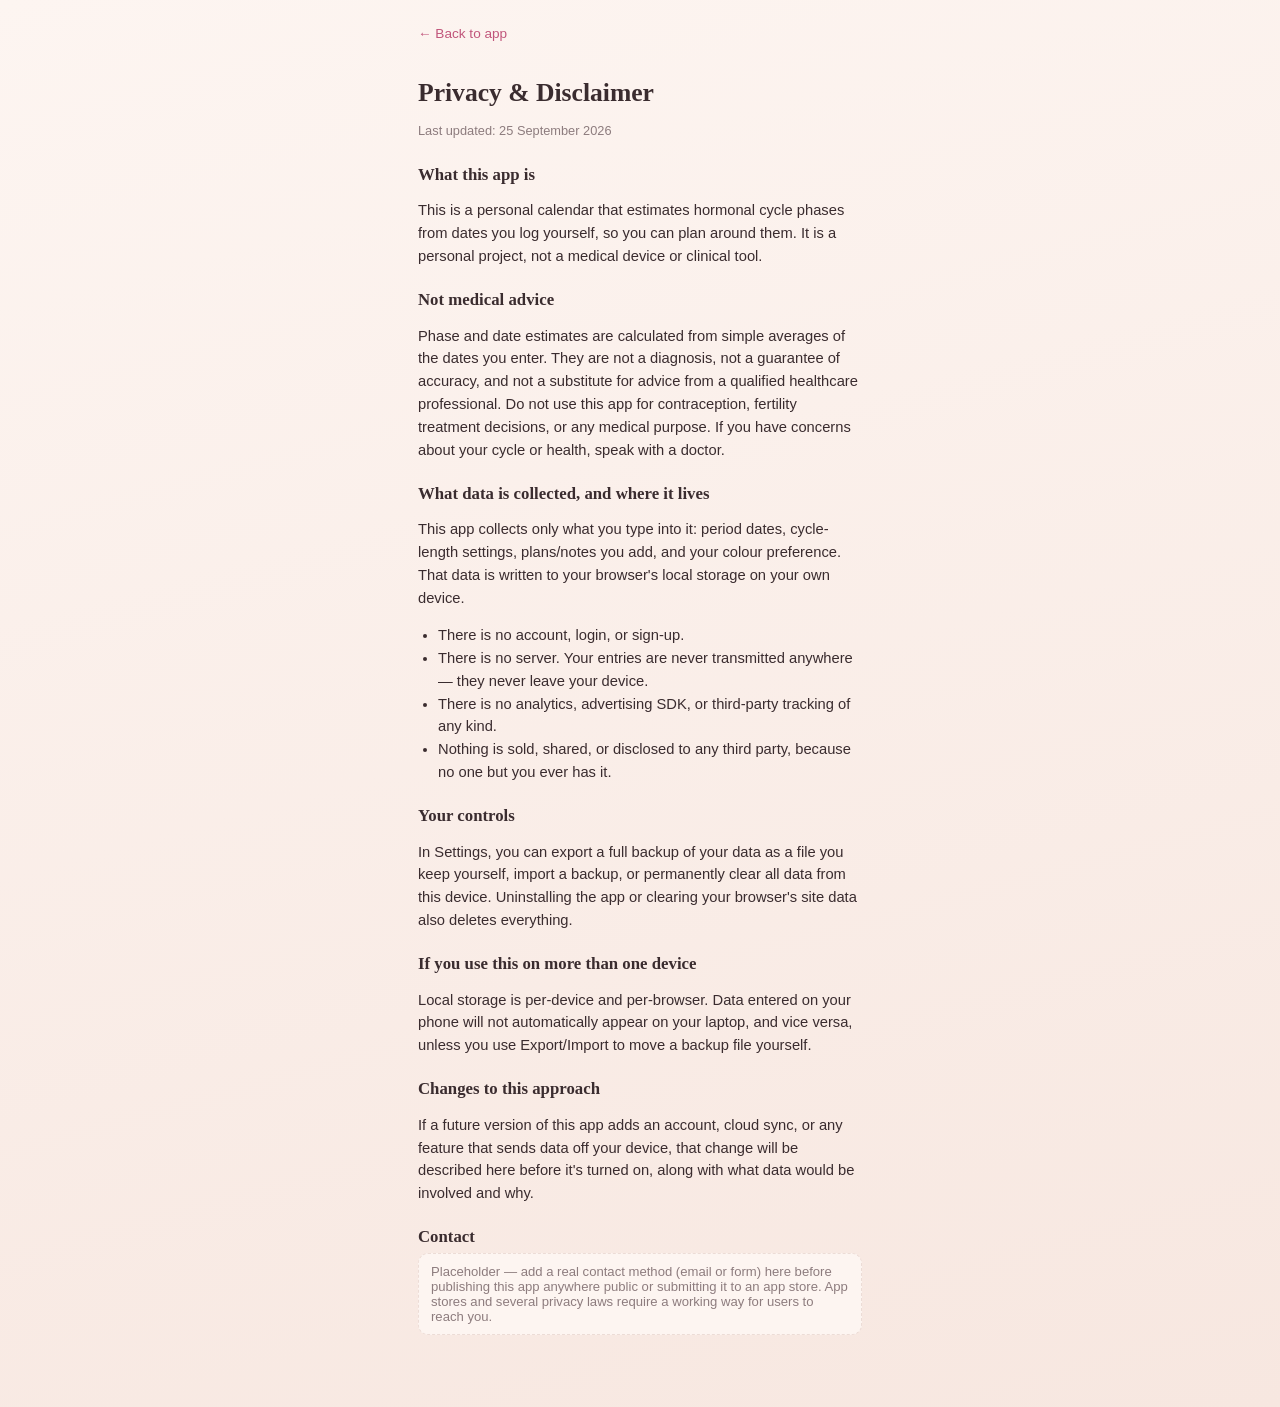
==== privacy.html @ b0b20281 "Initial commit: cycle-aware calendar app A personal calendar that estimates hormonal cycle phases fr" ====
<!DOCTYPE html>
<html lang="en">
<head>
  <meta charset="UTF-8" />
  <meta name="viewport" content="width=device-width, initial-scale=1.0" />
  <title>Privacy & Disclaimer — Cycle Calendar</title>
  <link rel="stylesheet" href="styles.css" />
  <style>
    .policy { max-width: 480px; margin: 0 auto; padding: 24px 18px 50px; }
    .policy h1 { font-family: var(--serif); font-size: 1.6rem; margin-bottom: 4px; }
    .policy .updated { color: var(--text-muted); font-size: 0.8rem; margin-bottom: 24px; }
    .policy section { margin-bottom: 22px; }
    .policy h2 { font-family: var(--serif); font-size: 1.05rem; margin-bottom: 6px; }
    .policy p, .policy li { font-size: 0.92rem; line-height: 1.55; color: var(--text); }
    .policy ul { padding-left: 20px; margin: 6px 0; }
    .policy .placeholder { background: var(--bg-1); border: 1px dashed var(--border); border-radius: 10px; padding: 10px 12px; font-size: 0.82rem; color: var(--text-muted); }
    .back-link { display: inline-block; margin-bottom: 20px; color: var(--accent); text-decoration: none; font-size: 0.85rem; }
  </style>
</head>
<body>
  <div class="policy">
    <a class="back-link" href="index.html">&larr; Back to app</a>
    <h1>Privacy & Disclaimer</h1>
    <p class="updated">Last updated: 25 September 2026</p>

    <section>
      <h2>What this app is</h2>
      <p>This is a personal calendar that estimates hormonal cycle phases from dates you log yourself, so you can plan around them. It is a personal project, not a medical device or clinical tool.</p>
    </section>

    <section>
      <h2>Not medical advice</h2>
      <p>Phase and date estimates are calculated from simple averages of the dates you enter. They are not a diagnosis, not a guarantee of accuracy, and not a substitute for advice from a qualified healthcare professional. Do not use this app for contraception, fertility treatment decisions, or any medical purpose. If you have concerns about your cycle or health, speak with a doctor.</p>
    </section>

    <section>
      <h2>What data is collected, and where it lives</h2>
      <p>This app collects only what you type into it: period dates, cycle-length settings, plans/notes you add, and your colour preference. That data is written to your browser's local storage on your own device.</p>
      <ul>
        <li>There is no account, login, or sign-up.</li>
        <li>There is no server. Your entries are never transmitted anywhere — they never leave your device.</li>
        <li>There is no analytics, advertising SDK, or third-party tracking of any kind.</li>
        <li>Nothing is sold, shared, or disclosed to any third party, because no one but you ever has it.</li>
      </ul>
    </section>

    <section>
      <h2>Your controls</h2>
      <p>In Settings, you can export a full backup of your data as a file you keep yourself, import a backup, or permanently clear all data from this device. Uninstalling the app or clearing your browser's site data also deletes everything.</p>
    </section>

    <section>
      <h2>If you use this on more than one device</h2>
      <p>Local storage is per-device and per-browser. Data entered on your phone will not automatically appear on your laptop, and vice versa, unless you use Export/Import to move a backup file yourself.</p>
    </section>

    <section>
      <h2>Changes to this approach</h2>
      <p>If a future version of this app adds an account, cloud sync, or any feature that sends data off your device, that change will be described here before it's turned on, along with what data would be involved and why.</p>
    </section>

    <section>
      <h2>Contact</h2>
      <div class="placeholder">Placeholder — add a real contact method (email or form) here before publishing this app anywhere public or submitting it to an app store. App stores and several privacy laws require a working way for users to reach you.</div>
    </section>
  </div>
</body>
</html>
---- styles.css ----
:root {
  --bg-1: #fdf5f1;
  --bg-2: #f7e7e0;
  --surface: rgba(255, 255, 255, 0.82);
  --surface-solid: #fffbf9;
  --text: #3a2c2f;
  --text-muted: #8d7c7e;
  --border: #ecdcd6;
  --accent: #c1567b;
  --accent-text: #ffffff;
  --danger: #a94b3d;

  --phase-follicular: #cf9a52;
  --phase-ovulatory: #6fa588;
  --phase-luteal: #9587bf;

  --serif: 'Iowan Old Style', 'Palatino Linotype', 'Book Antiqua', Georgia, serif;
  --sans: -apple-system, BlinkMacSystemFont, "Segoe UI", Roboto, sans-serif;
}

@media (prefers-color-scheme: dark) {
  :root {
    --bg-1: #241b1f;
    --bg-2: #1a1315;
    --surface: rgba(45, 35, 39, 0.78);
    --surface-solid: #2c2226;
    --text: #f3e8e9;
    --text-muted: #b5a2a4;
    --border: #4a3a3e;
  }
}

* { box-sizing: border-box; }

body {
  margin: 0;
  font-family: var(--sans);
  color: var(--text);
  background: linear-gradient(165deg, var(--bg-1), var(--bg-2));
  min-height: 100vh;
}

#app {
  max-width: 480px;
  margin: 0 auto;
  padding: 18px 16px 40px;
}

/* Topbar */

.topbar {
  display: flex;
  justify-content: space-between;
  align-items: center;
  margin-bottom: 16px;
}

.app-title {
  font-family: var(--serif);
  font-style: italic;
  font-size: 1.5rem;
  margin: 0;
  color: var(--text);
}

.icon-chip {
  background: var(--surface-solid);
  border: 1px solid var(--border);
  border-radius: 50%;
  width: 40px;
  height: 40px;
  font-size: 1.1rem;
  cursor: pointer;
  color: var(--text);
  display: flex;
  align-items: center;
  justify-content: center;
}

/* Buttons */

.btn {
  border: none;
  border-radius: 999px;
  padding: 9px 18px;
  font-size: 0.9rem;
  cursor: pointer;
  font-weight: 600;
  font-family: var(--sans);
}

.btn-accent {
  background: var(--accent);
  color: var(--accent-text);
}

.btn-ghost {
  background: transparent;
  color: var(--accent);
  border: 1px solid var(--border);
}

.btn-block {
  display: block;
  width: 100%;
  text-align: center;
  margin-top: 10px;
}

.btn-danger {
  background: transparent;
  color: var(--danger);
  border: 1px solid var(--danger);
  border-radius: 999px;
  padding: 8px 16px;
  cursor: pointer;
  font-weight: 600;
}

.btn-icon {
  background: transparent;
  border: none;
  border-radius: 999px;
  width: 32px;
  height: 32px;
  font-size: 1.1rem;
  cursor: pointer;
  color: var(--text-muted);
}

.btn-add {
  background: var(--accent);
  color: var(--accent-text);
  border: none;
  border-radius: 50%;
  width: 34px;
  height: 34px;
  font-size: 1.2rem;
  line-height: 1;
  cursor: pointer;
  flex-shrink: 0;
}

/* Calendar card */

.calendar-card {
  background: var(--surface);
  backdrop-filter: blur(8px);
  border: 1px solid var(--border);
  border-radius: 22px;
  padding: 16px 14px 18px;
  margin-bottom: 16px;
  box-shadow: 0 10px 30px rgba(80, 40, 50, 0.06);
}

.month-nav {
  display: flex;
  justify-content: space-between;
  align-items: center;
  margin-bottom: 8px;
}

.month-nav-center {
  display: flex;
  flex-direction: column;
  align-items: center;
  gap: 2px;
}

#month-label {
  font-family: var(--serif);
  font-size: 1.15rem;
}

.phase-mode-toggle {
  display: flex;
  justify-content: center;
  gap: 4px;
  margin-bottom: 10px;
  background: var(--surface-solid);
  border: 1px solid var(--border);
  border-radius: 999px;
  padding: 3px;
  width: fit-content;
  margin-left: auto;
  margin-right: auto;
}

.phase-mode-toggle .mode-btn {
  border: none;
  background: transparent;
  padding: 6px 14px;
  border-radius: 999px;
  font-size: 0.76rem;
  color: var(--text-muted);
  cursor: pointer;
  font-weight: 600;
  font-family: var(--sans);
}

.phase-mode-toggle .mode-btn.active {
  background: var(--accent);
  color: var(--accent-text);
}

.topbar-actions {
  display: flex;
  gap: 8px;
  align-items: center;
}

.icon-chip.active {
  color: var(--accent);
  border-color: var(--accent);
}

/* Today card */

.today-card {
  background: var(--bg-1);
  border: 1px solid var(--border);
  border-radius: 16px;
  padding: 14px 16px;
  margin-bottom: 14px;
}

.today-card h3 {
  font-family: var(--serif);
  font-style: italic;
  margin: 0 0 8px;
  font-size: 1.05rem;
}

.today-agenda-list {
  list-style: none;
  margin: 0 0 10px;
  padding: 0;
  display: flex;
  flex-direction: column;
  gap: 6px;
}

.today-agenda-list li {
  display: flex;
  gap: 8px;
  font-size: 0.88rem;
  align-items: baseline;
}

.today-agenda-list .agenda-time {
  color: var(--text-muted);
  font-size: 0.76rem;
  min-width: 46px;
}

.today-agenda-list.empty {
  font-style: italic;
  color: var(--text-muted);
  font-size: 0.85rem;
}

.today-phase-note {
  font-size: 0.8rem;
  padding: 8px 10px;
  border-radius: 10px;
  border-top: 1px dashed var(--border);
  padding-top: 10px;
  border-radius: 0;
}

/* Week view */

.week-grid {
  display: grid;
  grid-template-columns: repeat(7, 1fr);
  gap: 4px;
}

.week-day-cell {
  background: transparent;
  border: 1px solid var(--border);
  border-radius: 10px;
  cursor: pointer;
  padding: 6px 3px;
  min-height: 190px;
  display: flex;
  flex-direction: column;
  align-items: center;
  gap: 4px;
  font-family: var(--sans);
  color: var(--text);
}

.week-day-cell.today {
  border-color: var(--accent);
  border-width: 2px;
}

.week-day-cell .week-day-label {
  font-size: 0.62rem;
  color: var(--text-muted);
  letter-spacing: 0.03em;
}

.week-day-cell .day-num-circle {
  width: 26px;
  height: 26px;
  font-size: 0.75rem;
}

.week-day-cell .week-blocks {
  display: flex;
  flex-direction: column;
  gap: 3px;
  margin-top: 4px;
  width: 100%;
  overflow-y: auto;
}

.week-day-cell .block-chip {
  background: var(--accent);
  color: var(--accent-text);
  font-size: 0.6rem;
  line-height: 1.3;
  padding: 3px 4px;
  border-radius: 5px;
  white-space: nowrap;
  overflow: hidden;
  text-overflow: ellipsis;
  text-align: left;
  width: 100%;
}

.week-day-cell .block-more {
  font-size: 0.58rem;
  color: var(--text-muted);
}

.weekday-row {
  display: grid;
  grid-template-columns: repeat(7, 1fr);
  text-align: center;
  font-size: 0.68rem;
  letter-spacing: 0.04em;
  color: var(--text-muted);
  margin-bottom: 4px;
}

.calendar-grid {
  display: grid;
  grid-template-columns: repeat(7, 1fr);
  row-gap: 4px;
}

.day-cell {
  position: relative;
  background: transparent;
  border: none;
  cursor: pointer;
  padding: 3px 0;
  display: flex;
  flex-direction: column;
  align-items: center;
  gap: 2px;
  font-size: 0.85rem;
  font-family: var(--sans);
  color: var(--text);
  min-height: 40px;
}

.day-cell:focus-visible {
  outline: 2px solid var(--accent);
  outline-offset: 1px;
  border-radius: 50%;
}

.day-cell.empty {
  cursor: default;
  visibility: hidden;
}

.day-cell .day-num-circle {
  width: 30px;
  height: 30px;
  border-radius: 50%;
  display: flex;
  align-items: center;
  justify-content: center;
  font-weight: 500;
  border: 1.5px solid transparent;
}

.day-cell.today .day-num-circle {
  box-shadow: 0 0 0 2px var(--accent);
  font-weight: 700;
}

.day-cell.selected .day-num-circle {
  outline: 2px solid var(--text);
  outline-offset: 2px;
}

#pattern-date-picker {
  margin-top: 14px;
}

#pattern-date-picker .month-nav {
  margin-bottom: 8px;
}

.day-cell.is-period .day-num-circle,
.week-day-cell.is-period .day-num-circle {
  background: var(--accent);
  color: var(--accent-text);
  font-weight: 600;
}

.day-cell.is-period.is-predicted .day-num-circle,
.week-day-cell.is-period.is-predicted .day-num-circle {
  background: transparent;
  border: 1.5px dashed var(--accent);
  color: var(--accent);
}

.day-cell.is-follicular .day-num-circle,
.week-day-cell.is-follicular .day-num-circle { background: color-mix(in srgb, var(--phase-follicular) 32%, transparent); }
.day-cell.is-ovulatory .day-num-circle,
.week-day-cell.is-ovulatory .day-num-circle { background: color-mix(in srgb, var(--phase-ovulatory) 32%, transparent); }
.day-cell.is-luteal .day-num-circle,
.week-day-cell.is-luteal .day-num-circle { background: color-mix(in srgb, var(--phase-luteal) 32%, transparent); }

.day-cell .ovulation-mark {
  font-size: 0.5rem;
  line-height: 1;
  color: var(--phase-ovulatory);
}

.day-cell .day-dots {
  display: flex;
  justify-content: center;
  gap: 3px;
  height: 4px;
}

.day-cell .dot {
  width: 4px;
  height: 4px;
  border-radius: 50%;
  background: var(--text-muted);
}

.legend {
  display: flex;
  flex-wrap: wrap;
  justify-content: center;
  gap: 10px;
  margin: 12px 0 4px;
  font-size: 0.72rem;
  color: var(--text-muted);
}

.legend-item {
  display: flex;
  align-items: center;
  gap: 5px;
}

.legend-swatch {
  width: 9px;
  height: 9px;
  border-radius: 50%;
  display: inline-block;
}

/* Brain */

.brain {
  background: var(--surface);
  backdrop-filter: blur(8px);
  border: 1px solid var(--border);
  border-radius: 22px;
  padding: 16px 18px 18px;
  margin-bottom: 16px;
  box-shadow: 0 10px 30px rgba(80, 40, 50, 0.06);
}

.brain-header {
  display: flex;
  align-items: baseline;
  gap: 10px;
  flex-wrap: wrap;
  margin-bottom: 10px;
}

.brain-header h2 {
  margin: 0;
  font-family: var(--serif);
  font-style: italic;
  font-size: 1.25rem;
}

.brain-header .hint {
  margin: 0;
}

.inbox-form {
  display: flex;
  gap: 8px;
  margin-bottom: 12px;
  align-items: center;
}

.inbox-form input[type="text"] {
  flex: 1;
}

.bullet-list {
  list-style: disc;
  padding-left: 20px;
  margin: 0;
  display: flex;
  flex-direction: column;
  gap: 8px;
}

.bullet-list li {
  display: flex;
  align-items: center;
  gap: 6px;
  font-size: 0.92rem;
}

.bullet-list li.inbox-empty {
  list-style: none;
  padding-left: 0;
  color: var(--text-muted);
  font-style: italic;
  font-size: 0.85rem;
}

.bullet-list .inbox-title {
  flex: 1;
}

.bullet-list .inbox-date-input {
  border: none;
  background: transparent;
  color: var(--accent);
  font-size: 0.8rem;
  width: 0;
  padding: 0;
  opacity: 0;
  pointer-events: none;
}

.bullet-list .inbox-date-input.active {
  width: auto;
  opacity: 1;
  pointer-events: auto;
  padding: 3px 5px;
  border: 1px solid var(--border);
  border-radius: 6px;
  background: var(--surface-solid);
}

.bullet-list button {
  background: none;
  border: none;
  cursor: pointer;
  font-size: 0.85rem;
  color: var(--text-muted);
  line-height: 1;
  opacity: 0.7;
}

.disclaimer {
  margin-top: 16px;
  font-size: 0.68rem;
  color: var(--text-muted);
  text-align: center;
  line-height: 1.4;
}

.disclaimer a {
  color: var(--accent);
}

/* Modals */
.modal-overlay {
  position: fixed;
  inset: 0;
  background: rgba(40, 20, 25, 0.35);
  display: flex;
  align-items: flex-end;
  justify-content: center;
  z-index: 100;
}

.modal-overlay.hidden {
  display: none;
}

.modal {
  background: var(--surface-solid);
  color: var(--text);
  width: 100%;
  max-width: 480px;
  max-height: 88vh;
  overflow-y: auto;
  border-radius: 22px 22px 0 0;
  padding: 22px 20px 30px;
  position: relative;
}

@media (min-width: 600px) {
  .modal-overlay { align-items: center; }
  .modal { border-radius: 22px; }
}

.modal h2 {
  margin-top: 0;
  font-family: var(--serif);
}

.modal-close {
  position: absolute;
  top: 14px;
  right: 14px;
  background: none;
  border: none;
  font-size: 1.4rem;
  cursor: pointer;
  color: var(--text-muted);
}

.phase-banner {
  padding: 12px 14px;
  border-radius: 12px;
  margin-bottom: 16px;
  font-size: 0.88rem;
}

.modal-section {
  margin-bottom: 20px;
}

.modal-section-header {
  display: flex;
  justify-content: space-between;
  align-items: center;
}

.modal h3 {
  margin: 0 0 8px;
  font-size: 0.95rem;
}

.hint {
  color: var(--text-muted);
  font-size: 0.8rem;
  margin-top: 0;
}

.event-list {
  list-style: none;
  padding: 0;
  margin: 0 0 10px;
  display: flex;
  flex-direction: column;
  gap: 6px;
}

.event-list li {
  display: flex;
  justify-content: space-between;
  align-items: center;
  background: var(--bg-1);
  border: 1px solid var(--border);
  border-radius: 10px;
  padding: 8px 10px;
  font-size: 0.88rem;
}

#pattern-list li {
  background: color-mix(in srgb, var(--accent) 28%, var(--surface-solid));
  border-color: color-mix(in srgb, var(--accent) 45%, var(--border));
}

.event-list .event-remove {
  background: none;
  border: none;
  color: var(--text-muted);
  cursor: pointer;
  font-size: 1rem;
}

.event-list .event-time {
  color: var(--text-muted);
  font-size: 0.78rem;
  margin-right: 6px;
}

.event-form {
  display: flex;
  gap: 6px;
}

.event-form input[type="text"] {
  flex: 1;
}

label {
  display: flex;
  flex-direction: column;
  gap: 4px;
  font-size: 0.85rem;
  margin-bottom: 12px;
  color: var(--text-muted);
}

input[type="text"],
input[type="date"],
input[type="time"],
input[type="number"] {
  font-family: inherit;
  font-size: 0.9rem;
  padding: 8px 10px;
  border-radius: 10px;
  border: 1px solid var(--border);
  background: var(--bg-1);
  color: var(--text);
}

.period-history-list {
  list-style: none;
  padding: 0;
  margin: 0;
  display: flex;
  flex-direction: column;
  gap: 6px;
  max-height: 200px;
  overflow-y: auto;
}

.period-history-list li {
  display: flex;
  justify-content: space-between;
  align-items: center;
  background: var(--bg-1);
  border: 1px solid var(--border);
  border-radius: 10px;
  padding: 6px 10px;
  font-size: 0.85rem;
}

.period-history-list .event-remove {
  background: none;
  border: none;
  color: var(--text-muted);
  cursor: pointer;
  font-size: 1rem;
}

.period-history-edit {
  background: none;
  border: none;
  color: var(--text);
  font-family: inherit;
  font-size: 0.85rem;
  text-align: left;
  cursor: pointer;
  padding: 0;
  flex: 1;
}

.period-history-edit:hover {
  color: var(--accent);
}

.settings-data-actions {
  display: flex;
  flex-wrap: wrap;
  gap: 8px;
}

/* Color swatches */

.color-swatches {
  display: flex;
  gap: 10px;
  margin-bottom: 14px;
}

.color-swatch {
  width: 32px;
  height: 32px;
  border-radius: 50%;
  border: 2px solid transparent;
  cursor: pointer;
  padding: 0;
}

.color-swatch.selected {
  border-color: var(--text);
  box-shadow: 0 0 0 2px var(--surface-solid);
}

/* Cycle wheel */

.next-period-headline {
  text-align: center;
  font-family: var(--serif);
  font-size: 1.3rem;
  margin-bottom: 4px;
  color: var(--accent);
}

.wheel-wrap {
  position: relative;
  width: 200px;
  height: 200px;
  margin: 8px auto 14px;
}

#cycle-wheel {
  width: 100%;
  height: 100%;
}

.wheel-center {
  position: absolute;
  inset: 0;
  display: flex;
  flex-direction: column;
  align-items: center;
  justify-content: center;
  text-align: center;
  pointer-events: none;
}

.wheel-center #wheel-day {
  font-family: var(--serif);
  font-size: 2.2rem;
  line-height: 1;
}

.wheel-center #wheel-phase {
  font-size: 0.72rem;
  letter-spacing: 0.08em;
  text-transform: uppercase;
  color: var(--text-muted);
  margin-top: 4px;
}

.stat-row {
  display: flex;
  gap: 10px;
  margin-bottom: 8px;
}

.stat-card {
  flex: 1;
  background: var(--bg-1);
  border: 1px solid var(--border);
  border-radius: 14px;
  padding: 12px 10px;
  display: flex;
  flex-direction: column;
  align-items: center;
  text-align: center;
  gap: 2px;
}

.stat-value {
  font-family: var(--serif);
  font-size: 1.4rem;
}

.stat-label {
  font-size: 0.7rem;
  color: var(--text-muted);
}

.consent-label {
  display: flex !important;
  flex-direction: row !important;
  align-items: flex-start;
  gap: 8px;
  font-size: 0.78rem;
}

.consent-label input[type="checkbox"] {
  margin-top: 2px;
  flex-shrink: 0;
  width: 16px;
  height: 16px;
}

.consent-label a {
  color: var(--accent);
}

/* Visual date pickers (onboarding, log period) */

.field-label {
  font-size: 0.85rem;
  color: var(--text-muted);
  margin-bottom: 6px;
}

.mini-calendar {
  background: var(--bg-1);
  border: 1px solid var(--border);
  border-radius: 14px;
  padding: 10px;
  margin-bottom: 14px;
}

.mini-calendar .month-nav {
  margin-bottom: 6px;
}

.mini-calendar #onboard-picker-label,
.mini-calendar #log-period-picker-label {
  font-family: var(--serif);
  font-size: 0.95rem;
}

/* Pattern log: multi-day selection */

.selected-days-list {
  list-style: none;
  margin: 0 0 6px;
  padding: 0;
  display: flex;
  flex-direction: column;
  gap: 6px;
}

.selected-days-list li {
  display: flex;
  justify-content: space-between;
  align-items: center;
  gap: 8px;
  background: color-mix(in srgb, var(--accent) 14%, var(--bg-1));
  border: 1px solid color-mix(in srgb, var(--accent) 30%, var(--border));
  border-radius: 10px;
  padding: 7px 10px;
  font-size: 0.82rem;
}

.selected-days-list .selected-day-tag {
  color: var(--text-muted);
}

.selected-days-list button {
  background: none;
  border: none;
  color: var(--text-muted);
  cursor: pointer;
  font-size: 1rem;
  line-height: 1;
}

/* Pattern indicator line on calendar cells */

.pattern-line {
  width: 55%;
  height: 3px;
  background: var(--accent);
  border-radius: 2px;
  margin: 2px auto 0;
}

/* Day timeline */

.day-timeline-anytime {
  display: flex;
  flex-wrap: wrap;
  gap: 6px;
  margin-bottom: 8px;
}

.day-timeline-anytime .anytime-label {
  font-size: 0.72rem;
  color: var(--text-muted);
  width: 100%;
}

.day-timeline-scroll {
  position: relative;
  height: 260px;
  overflow-y: auto;
  border: 1px solid var(--border);
  border-radius: 12px;
  margin-bottom: 12px;
  background: var(--bg-1);
}

.day-timeline-inner {
  position: relative;
}

.timeline-hour-row {
  position: relative;
  height: 44px;
  display: flex;
  border-bottom: 1px solid var(--border);
  cursor: pointer;
}

.timeline-hour-row:hover {
  background: rgba(0, 0, 0, 0.02);
}

.timeline-hour-label {
  width: 50px;
  flex-shrink: 0;
  font-size: 0.68rem;
  color: var(--text-muted);
  padding: 3px 6px;
  text-align: right;
  border-right: 1px solid var(--border);
}

.timeline-event-chip {
  position: absolute;
  left: 56px;
  right: 6px;
  min-height: 30px;
  background: var(--accent);
  color: var(--accent-text);
  border-radius: 8px;
  padding: 3px 8px;
  font-size: 0.76rem;
  line-height: 1.3;
  cursor: pointer;
  overflow: hidden;
  white-space: nowrap;
  text-overflow: ellipsis;
  z-index: 2;
  box-shadow: 0 2px 6px rgba(0, 0, 0, 0.1);
}

.timeline-event-chip .chip-time {
  font-size: 0.66rem;
  opacity: 0.85;
  margin-right: 4px;
}

.anytime-chip {
  background: var(--bg-1);
  border: 1px solid var(--border);
  border-radius: 999px;
  padding: 4px 10px;
  font-size: 0.78rem;
  cursor: pointer;
}

.edit-actions {
  display: flex;
  gap: 8px;
  margin-top: 8px;
}

.hidden {
  display: none !important;
}
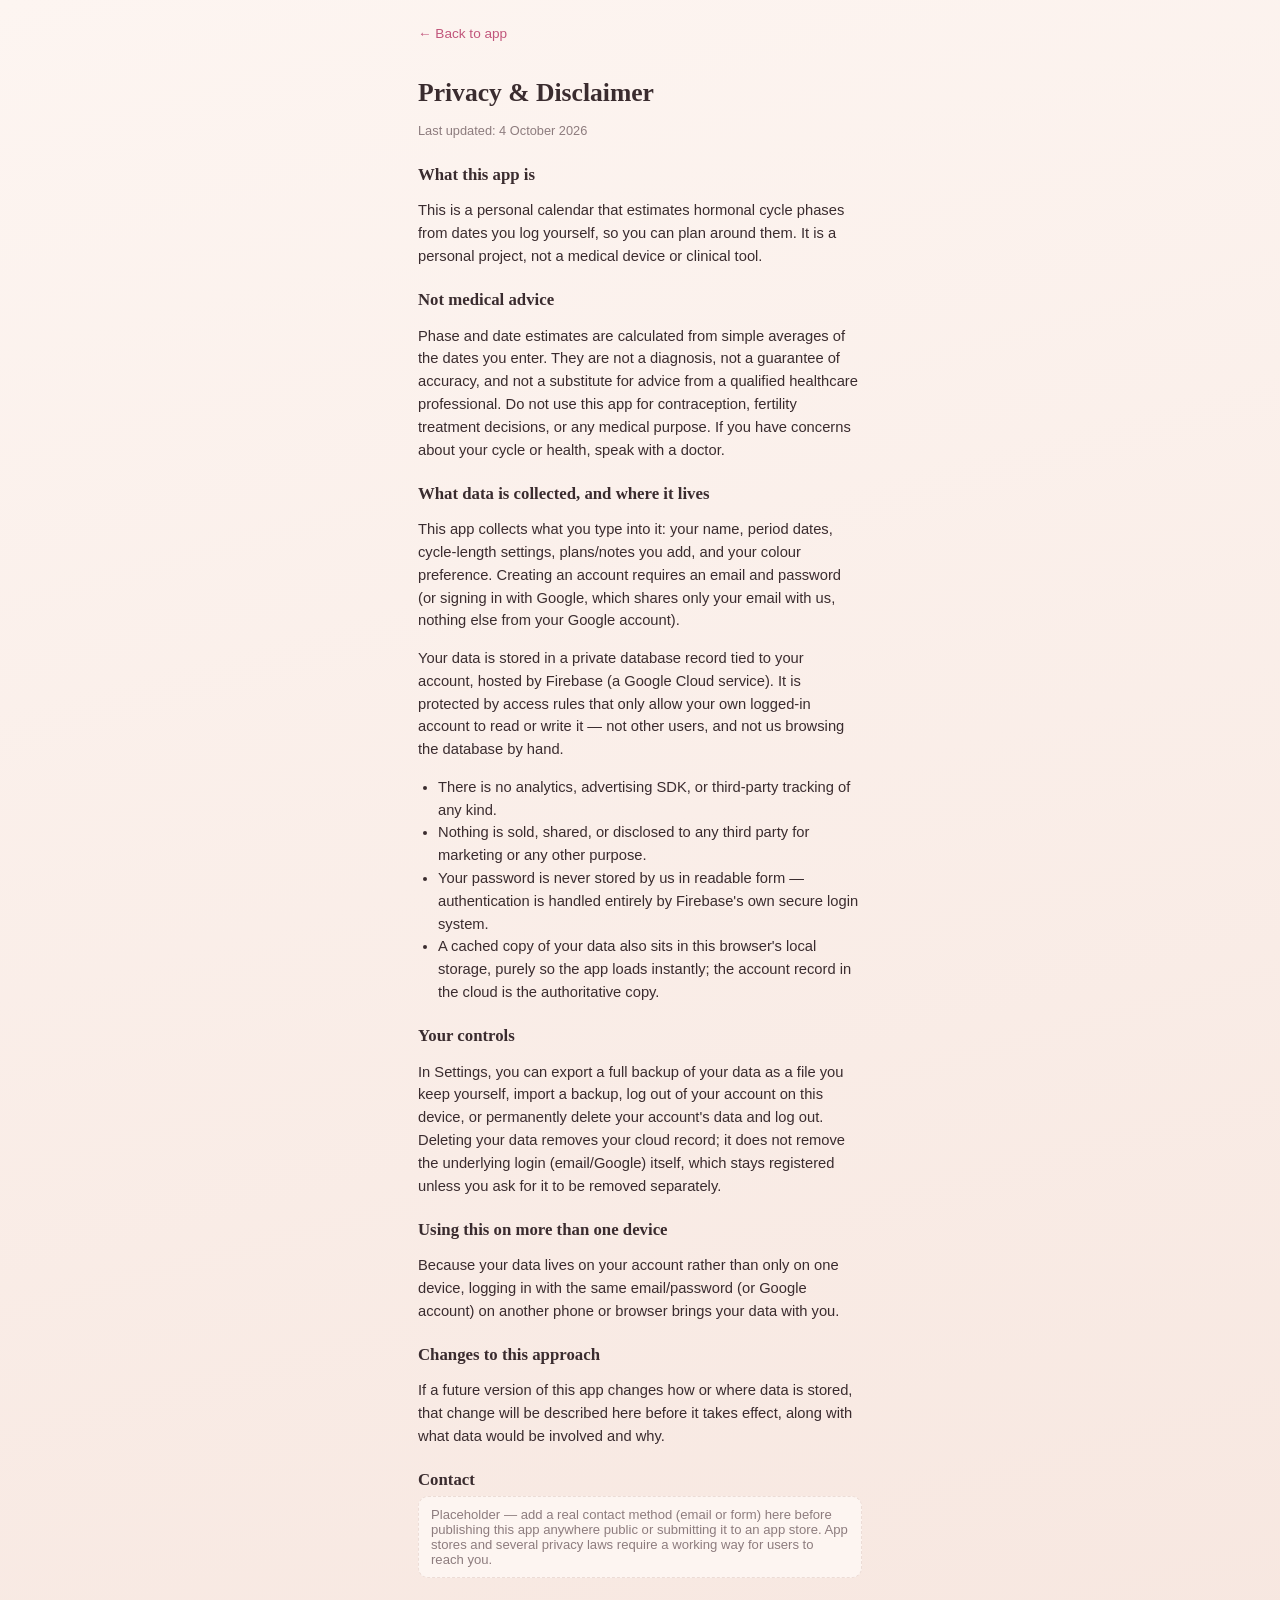
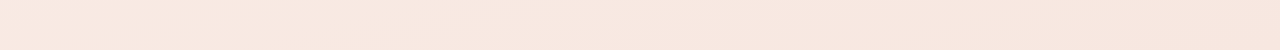
==== commit 64292eb5: "Add real accounts via Firebase Auth + Firestore Replaces local-only onboarding with a guided signup " ====
--- a/privacy.html
+++ b/privacy.html
@@ -21,7 +21,7 @@
   <div class="policy">
     <a class="back-link" href="index.html">&larr; Back to app</a>
     <h1>Privacy & Disclaimer</h1>
-    <p class="updated">Last updated: 25 September 2026</p>
+    <p class="updated">Last updated: 4 October 2026</p>
 
     <section>
       <h2>What this app is</h2>
@@ -35,28 +35,29 @@
 
     <section>
       <h2>What data is collected, and where it lives</h2>
-      <p>This app collects only what you type into it: period dates, cycle-length settings, plans/notes you add, and your colour preference. That data is written to your browser's local storage on your own device.</p>
+      <p>This app collects what you type into it: your name, period dates, cycle-length settings, plans/notes you add, and your colour preference. Creating an account requires an email and password (or signing in with Google, which shares only your email with us, nothing else from your Google account).</p>
+      <p>Your data is stored in a private database record tied to your account, hosted by Firebase (a Google Cloud service). It is protected by access rules that only allow your own logged-in account to read or write it — not other users, and not us browsing the database by hand.</p>
       <ul>
-        <li>There is no account, login, or sign-up.</li>
-        <li>There is no server. Your entries are never transmitted anywhere — they never leave your device.</li>
         <li>There is no analytics, advertising SDK, or third-party tracking of any kind.</li>
-        <li>Nothing is sold, shared, or disclosed to any third party, because no one but you ever has it.</li>
+        <li>Nothing is sold, shared, or disclosed to any third party for marketing or any other purpose.</li>
+        <li>Your password is never stored by us in readable form — authentication is handled entirely by Firebase's own secure login system.</li>
+        <li>A cached copy of your data also sits in this browser's local storage, purely so the app loads instantly; the account record in the cloud is the authoritative copy.</li>
       </ul>
     </section>
 
     <section>
       <h2>Your controls</h2>
-      <p>In Settings, you can export a full backup of your data as a file you keep yourself, import a backup, or permanently clear all data from this device. Uninstalling the app or clearing your browser's site data also deletes everything.</p>
+      <p>In Settings, you can export a full backup of your data as a file you keep yourself, import a backup, log out of your account on this device, or permanently delete your account's data and log out. Deleting your data removes your cloud record; it does not remove the underlying login (email/Google) itself, which stays registered unless you ask for it to be removed separately.</p>
     </section>
 
     <section>
-      <h2>If you use this on more than one device</h2>
-      <p>Local storage is per-device and per-browser. Data entered on your phone will not automatically appear on your laptop, and vice versa, unless you use Export/Import to move a backup file yourself.</p>
+      <h2>Using this on more than one device</h2>
+      <p>Because your data lives on your account rather than only on one device, logging in with the same email/password (or Google account) on another phone or browser brings your data with you.</p>
     </section>
 
     <section>
       <h2>Changes to this approach</h2>
-      <p>If a future version of this app adds an account, cloud sync, or any feature that sends data off your device, that change will be described here before it's turned on, along with what data would be involved and why.</p>
+      <p>If a future version of this app changes how or where data is stored, that change will be described here before it takes effect, along with what data would be involved and why.</p>
     </section>
 
     <section>
--- a/styles.css
+++ b/styles.css
@@ -1063,6 +1063,54 @@
   margin-top: 8px;
 }
 
+/* Welcome wizard */
+
+.welcome-step {
+  display: flex;
+  flex-direction: column;
+  gap: 10px;
+}
+
+.welcome-step form {
+  display: flex;
+  flex-direction: column;
+}
+
+.welcome-step input[type="text"],
+.welcome-step input[type="email"],
+.welcome-step input[type="password"],
+.welcome-step input[type="number"] {
+  margin-bottom: 10px;
+}
+
+.error-text {
+  color: var(--danger);
+  min-height: 1em;
+}
+
+.welcome-loading {
+  position: fixed;
+  inset: 0;
+  background: var(--bg-1);
+  display: flex;
+  align-items: center;
+  justify-content: center;
+  z-index: 200;
+}
+
+.spinner {
+  width: 36px;
+  height: 36px;
+  border-radius: 50%;
+  border: 3px solid var(--border);
+  border-top-color: var(--accent);
+  animation: spin 0.8s linear infinite;
+}
+
+@keyframes spin {
+  to { transform: rotate(360deg); }
+}
+
 .hidden {
   display: none !important;
 }
